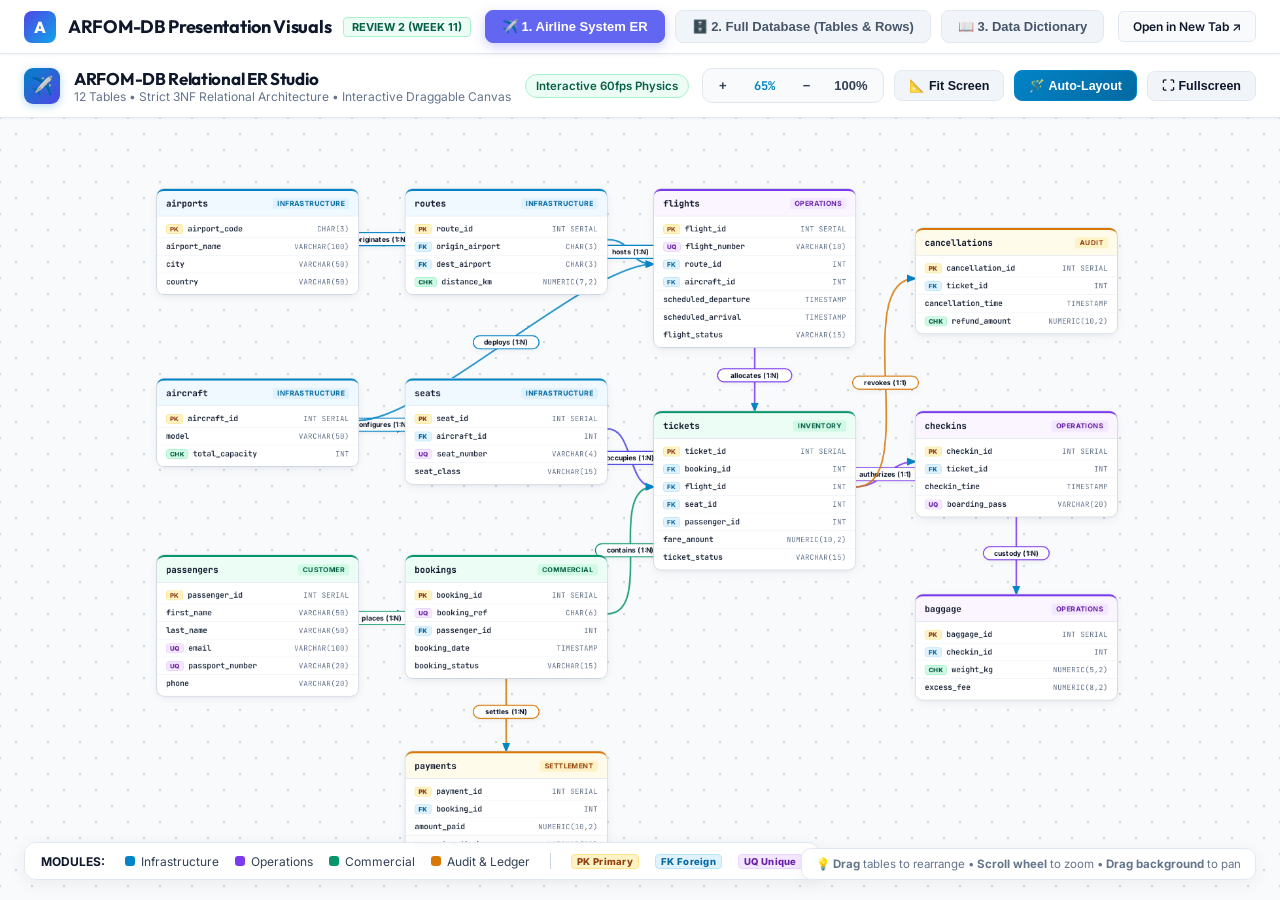
==== visuals/index.html @ 237ee2e7 "feat: complete ARFOM-DB course project submission (Review 1, 2, 3, & Report)" ====
<!DOCTYPE html>
<html lang="en">
<head>
  <meta charset="UTF-8">
  <meta name="viewport" content="width=device-width, initial-scale=1.0">
  <title>ARFOM-DB Presentation & Visuals Command Center | Review 2</title>
  <link rel="preconnect" href="https://fonts.googleapis.com">
  <link rel="preconnect" href="https://fonts.gstatic.com" crossorigin>
  <link href="https://fonts.googleapis.com/css2?family=Inter:wght@300;400;500;600;700;800&family=JetBrains+Mono:wght@400;500;600&family=Outfit:wght@500;600;700;800&display=swap" rel="stylesheet">
  <style>
    :root {
      --bg: #F8FAFC;
      --card-bg: #FFFFFF;
      --card-border: #E2E8F0;
      --text-main: #0F172A;
      --text-muted: #475569;
      --accent-blue: #38BDF8;
      --accent-indigo: #6366F1;
      --accent-emerald: #10B981;
      --accent-amber: #F59E0B;
    }

    * {
      box-sizing: border-box;
      margin: 0;
      padding: 0;
    }

    html, body {
      height: 100%;
      margin: 0;
      padding: 0;
      overflow: hidden;
    }

    body {
      background-color: var(--bg);
      color: var(--text-main);
      font-family: 'Inter', -apple-system, sans-serif;
      display: flex;
      flex-direction: column;
    }

    /* Top Nav */
    .top-nav {
      flex-shrink: 0;
      background: #FFFFFF;
      box-shadow: 0 1px 3px rgba(0,0,0,0.05);
      border-bottom: 1px solid var(--card-border);
      padding: 10px 24px;
      display: flex;
      justify-content: space-between;
      align-items: center;
      z-index: 100;
    }

    .brand {
      display: flex;
      align-items: center;
      gap: 12px;
    }

    .brand-logo {
      width: 32px;
      height: 32px;
      background: linear-gradient(135deg, #4F46E5, #0EA5E9);
      border-radius: 8px;
      display: flex;
      align-items: center;
      justify-content: center;
      font-weight: 800;
      font-size: 16px;
      color: white;
      font-family: 'Outfit', sans-serif;
    }

    .brand h1 {
      font-family: 'Outfit', sans-serif;
      font-size: 18px;
      font-weight: 700;
      letter-spacing: -0.3px;
    }

    .nav-tabs {
      display: flex;
      gap: 10px;
      align-items: center;
    }

    .tab-btn {
      background: #F1F5F9;
      border: 1px solid #E2E8F0;
      color: #475569;
      padding: 8px 16px;
      border-radius: 8px;
      font-size: 13px;
      font-weight: 600;
      cursor: pointer;
      text-decoration: none;
      display: inline-flex;
      align-items: center;
      gap: 6px;
      transition: all 0.2s;
    }

    .tab-btn.active, .tab-btn:hover {
      background: var(--accent-indigo);
      color: white;
      border-color: var(--accent-indigo);
      box-shadow: 0 4px 12px rgba(99, 102, 241, 0.3);
    }

    .actions {
      display: flex;
      gap: 10px;
      flex-shrink: 0;
    }

    .btn-newtab {
      background: #F8FAFC;
      border: 1px solid #E2E8F0;
      color: #0F172A;
      padding: 7px 14px;
      border-radius: 6px;
      font-size: 12px;
      font-weight: 600;
      text-decoration: none;
      display: inline-flex;
      align-items: center;
      gap: 6px;
    }

    .btn-newtab:hover {
      background: #E2E8F0;
      color: #0F172A;
    }

    /* Presentation Frame */
    .frame-container {
      flex: 1;
      width: 100%;
      height: 100%;
      min-height: 0;
      position: relative;
    }

    iframe {
      width: 100%;
      height: 100%;
      border: none;
      display: block;
      background: var(--bg);
    }
  </style>
</head>
<body>

  <!-- Top Nav -->
  <nav class="top-nav">
    <div class="brand">
      <div class="brand-logo">A</div>
      <div>
        <h1>ARFOM-DB Presentation Visuals</h1>
      </div>
      <span style="background: #ECFDF5; color: #065F46; border: 1px solid #A7F3D0; font-size: 11px; font-weight: 700; padding: 2px 8px; border-radius: 4px; text-transform: uppercase;">Review 2 (Week 11)</span>
    </div>

    <div class="nav-tabs">
      <button class="tab-btn active" onclick="loadTab('er_diagram_arfom.html', this)">
        <span>✈️ 1. Airline System ER</span>
      </button>
      <button class="tab-btn" onclick="loadTab('database_explorer.html', this)">
        <span>🗄️ 2. Full Database (Tables &amp; Rows)</span>
      </button>
      <button class="tab-btn" onclick="loadTab('data_dictionary.html', this)">
        <span>📖 3. Data Dictionary</span>
      </button>
    </div>

    <div class="actions">
      <a id="openNewTabLink" href="er_diagram_arfom.html" target="_blank" class="btn-newtab">
        Open in New Tab &#8599;
      </a>
    </div>
  </nav>

  <!-- Frame Container -->
  <div class="frame-container">
    <iframe id="presentationFrame" src="er_diagram_arfom.html" title="Presentation Slide"></iframe>
  </div>

  <script>
    function loadTab(url, btn) {
      document.querySelectorAll('.tab-btn').forEach(b => b.classList.remove('active'));
      btn.classList.add('active');
      document.getElementById('presentationFrame').src = url;
      document.getElementById('openNewTabLink').href = url;
    }
  </script>
</body>
</html>
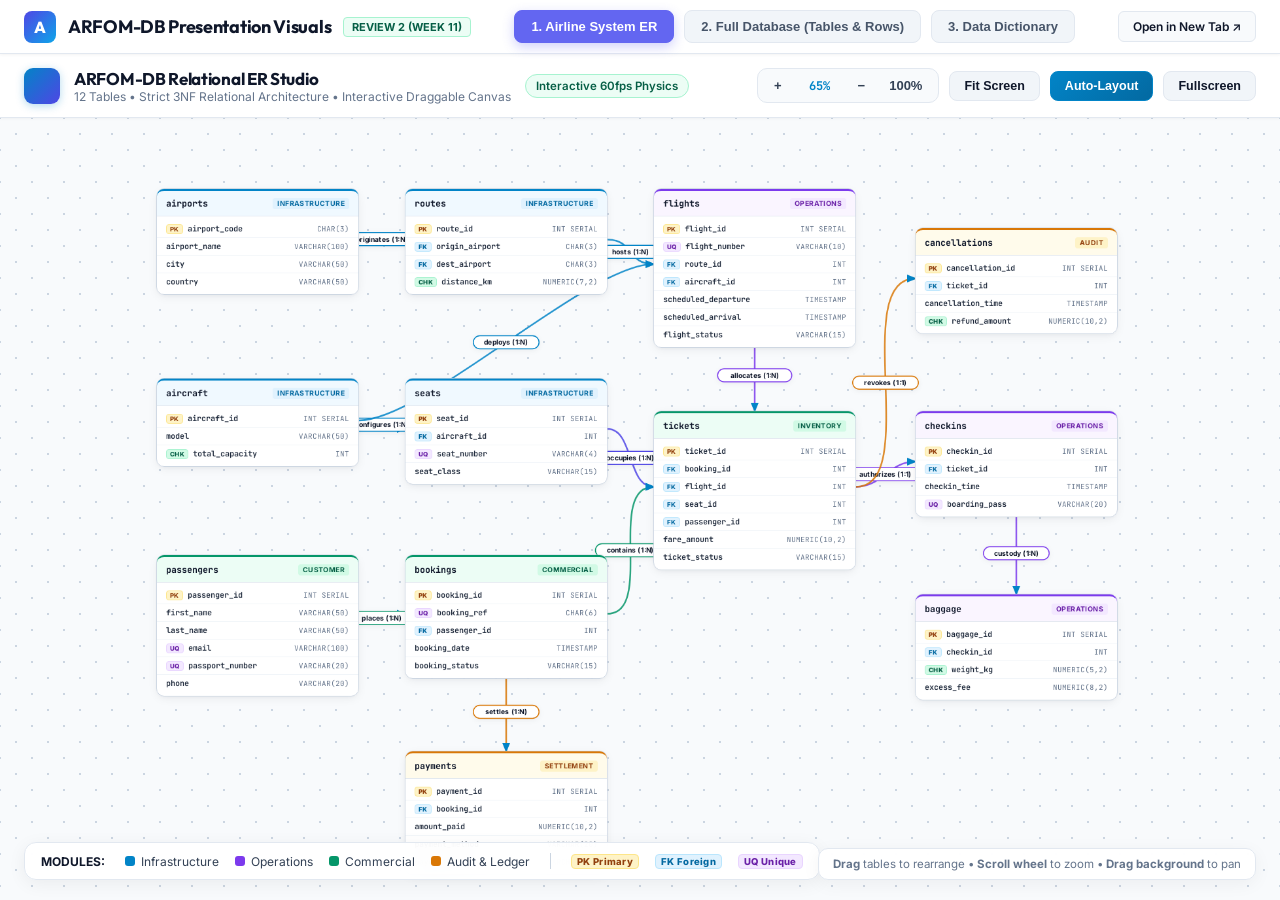
==== commit 8c7660e5: "Completely remove all emojis across all repository files, documentation, UI, and reports" ====
--- a/visuals/index.html
+++ b/visuals/index.html
@@ -167,13 +167,13 @@
 
     <div class="nav-tabs">
       <button class="tab-btn active" onclick="loadTab('er_diagram_arfom.html', this)">
-        <span>✈️ 1. Airline System ER</span>
+        <span> 1. Airline System ER</span>
       </button>
       <button class="tab-btn" onclick="loadTab('database_explorer.html', this)">
-        <span>🗄️ 2. Full Database (Tables &amp; Rows)</span>
+        <span> 2. Full Database (Tables &amp; Rows)</span>
       </button>
       <button class="tab-btn" onclick="loadTab('data_dictionary.html', this)">
-        <span>📖 3. Data Dictionary</span>
+        <span> 3. Data Dictionary</span>
       </button>
     </div>
 
